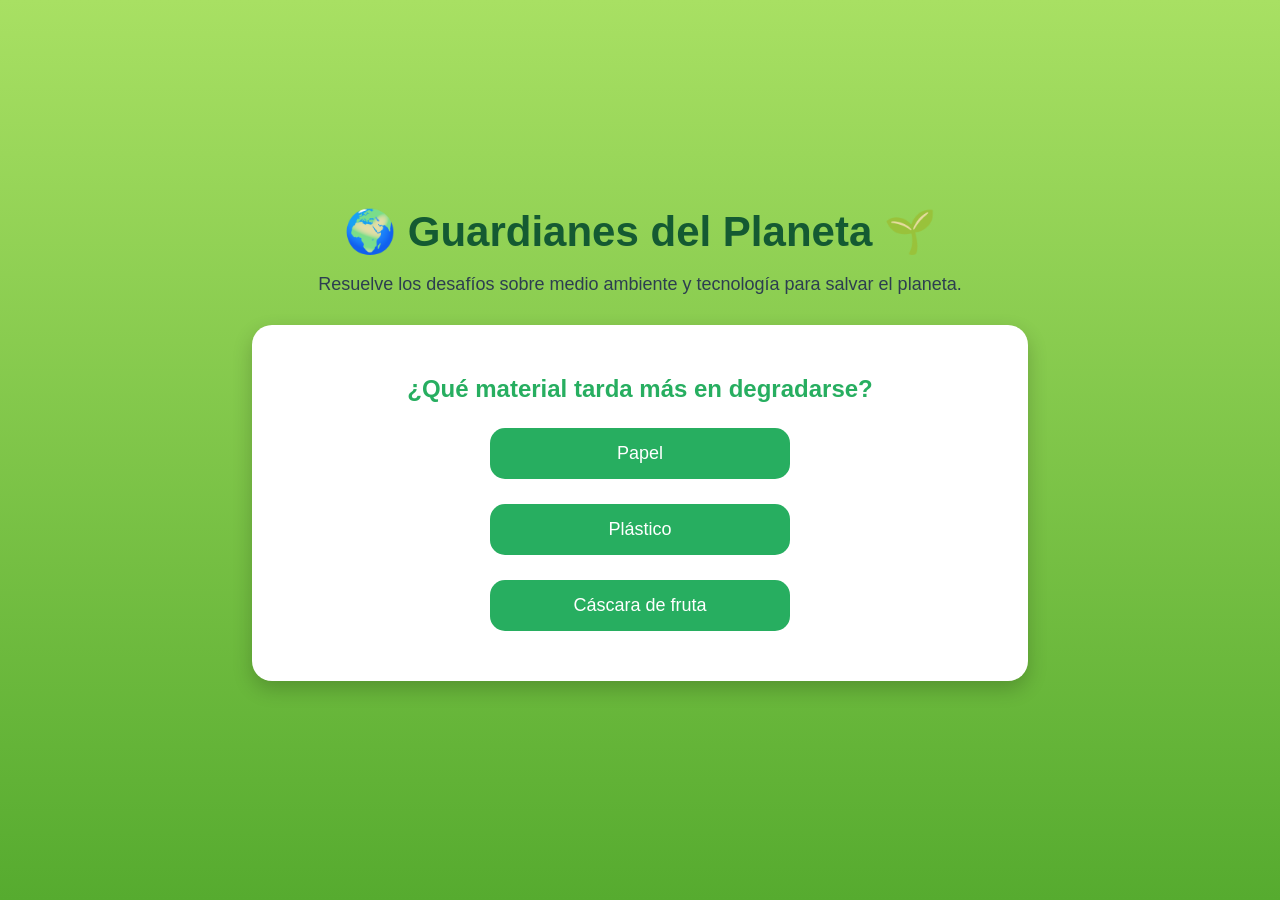
==== preguntas.html @ 3032e922 "Add files via upload" ====
<!DOCTYPE html>
<html lang="es">
<head>
    <meta charset="UTF-8">
    <meta name="viewport" content="width=device-width, initial-scale=1.0">
    <title>Guardianes del Planeta - Escape Room Digital</title>
    <link rel="stylesheet" href="style.css">
</head>
<body>

    <div class="container">
        <h1>🌍 Guardianes del Planeta 🌱</h1>
        <p class="intro">
            Resuelve los desafíos sobre medio ambiente y tecnología para salvar el planeta.
        </p>

        <div class="quiz-box">
            <h2 id="pregunta">Pregunta aquí</h2>

            <div id="opciones">
                <button onclick="verificarRespuesta(0)"></button>
                <button onclick="verificarRespuesta(1)"></button>
                <button onclick="verificarRespuesta(2)"></button>
            </div>

            <p id="resultado"></p>

            <button id="siguiente" onclick="siguientePregunta()" style="display: none;">
                Siguiente ➜
            </button>
        </div>

        <p id="final"></p>
    </div>

    <script>
const preguntas = [
    {
        pregunta: "¿Qué material tarda más en degradarse?",
        opciones: ["Papel", "Plástico", "Cáscara de fruta"],
        correcta: 1
    },
    {
        pregunta: "¿Qué energía es renovable?",
        opciones: ["Carbón", "Energía Solar", "Petróleo"],
        correcta: 1
    },
    {
        pregunta: "¿Cuál acción ayuda al ahorro de agua?",
        opciones: ["Dejar el grifo abierto", "Cerrar el grifo", "Lavar el carro diario"],
        correcta: 1
    },
    {
        pregunta: "¿Qué color representa el contenedor de vidrio?",
        opciones: ["Verde", "Rojo", "Negro"],
        correcta: 0
    },
    {
        pregunta: "¿Qué gas contribuye al calentamiento global?",
        opciones: ["Oxígeno", "Dióxido de carbono", "Helio"],
        correcta: 1
    },
    {
        pregunta: "¿Cuál transporte contamina menos?",
        opciones: ["Bicicleta", "Motocicleta", "Camión"],
        correcta: 0
    },
    {
        pregunta: "¿Qué significa reciclar?",
        opciones: ["Botar basura", "Reutilizar materiales", "Quemar plástico"],
        correcta: 1
    },
    {
        pregunta: "¿Qué aparato ahorra más energía?",
        opciones: ["Bombilla LED", "Bombilla tradicional", "Veladora"],
        correcta: 0
    },
    {
        pregunta: "¿Qué debemos hacer con las pilas usadas?",
        opciones: ["Tirarlas al río", "Reciclarlas correctamente", "Quemarlas"],
        correcta: 1
    },
    {
        pregunta: "¿Qué ayuda más al planeta?",
        opciones: ["Sembrar árboles", "Usar más plástico", "Desperdiciar agua"],
        correcta: 0
    }
];

let indice = 0;
let puntos = 0;

function cargarPregunta() {
    document.getElementById("pregunta").innerText = preguntas[indice].pregunta;

    let botones = document.querySelectorAll("#opciones button");

    for (let i = 0; i < botones.length; i++) {
        botones[i].innerText = preguntas[indice].opciones[i];
        botones[i].disabled = false;
    }

    document.getElementById("resultado").innerText = "";
    document.getElementById("siguiente").style.display = "none";
}

function verificarRespuesta(opcion) {
    let resultado = document.getElementById("resultado");
    let botones = document.querySelectorAll("#opciones button");

    if (opcion === preguntas[indice].correcta) {
        resultado.innerText = "✅ ¡Correcto!";
        resultado.style.color = "green";
        puntos++;
    } else {
        resultado.innerText = "❌ Incorrecto";
        resultado.style.color = "red";
    }

    for (let i = 0; i < botones.length; i++) {
        botones[i].disabled = true;
    }

    document.getElementById("siguiente").style.display = "inline-block";
}

function siguientePregunta() {
    indice++;

    if (indice < preguntas.length) {
        cargarPregunta();
    } else {
        document.querySelector(".quiz-box").style.display = "none";

        document.getElementById("final").innerHTML = `
            🎉 ¡Escape Room completado!<br><br>
            Tu puntuación fue: <strong>${puntos} / ${preguntas.length}</strong>
            <br><br>
            <button onclick="reiniciarJuego()" id="reiniciar">
                 Volver al inicio
            </button>
        `;
    }
}

function reiniciarJuego() {
    window.location.href = "index.html";
}

cargarPregunta();
</script>

</body>
</html>
---- style.css ----
body {
    margin: 0;
    font-family: Arial, sans-serif;
    background: linear-gradient(to bottom, #d4fc79, #96e6a1);
    text-align: center;
    color: #2c3e50;
}

.container {
    width: 80%;
    margin: auto;
    padding: 30px;
}

h1 {
    font-size: 40px;
    margin-bottom: 10px;
}

.intro {
    font-size: 18px;
    margin-bottom: 30px;
}

.quiz-box {
    background: white;
    padding: 30px;
    margin: auto;
    border-radius: 20px;
    width: 70%;
    box-shadow: 0 8px 20px rgba(0,0,0,0.2);
}

h2 {
    color: #27ae60;
    margin-bottom: 25px;
}

button {
    display: block;
    margin: 12px auto;
    padding: 14px;
    width: 300px;
    border: none;
    border-radius: 12px;
    background: #27ae60;
    color: white;
    font-size: 16px;
    cursor: pointer;
    transition: 0.3s;
}

button:hover {
    background: #1e8449;
}

button:disabled {
    background: #95a5a6;
    cursor: not-allowed;
}

#resultado {
    margin-top: 20px;
    font-size: 20px;
    font-weight: bold;
}

#siguiente {
    background: #2980b9;
    margin-top: 20px;
}

#siguiente:hover {
    background: #1f618d;
}

#final {
    margin-top: 40px;
    font-size: 28px;
    font-weight: bold;
    color: #145a32;
}body {
    margin: 0;
    font-family: Arial, sans-serif;
    background: linear-gradient(to bottom, #a8e063, #56ab2f);
    display: flex;
    justify-content: center;
    align-items: center;
    height: 100vh;
    text-align: center;
    color: #2c3e50;
}

.welcome-container {
    width: 100%;
    display: flex;
    justify-content: center;
    align-items: center;
}

.welcome-box {
    background: white;
    width: 75%;
    max-width: 800px;
    padding: 40px;
    border-radius: 25px;
    box-shadow: 0 10px 25px rgba(0,0,0,0.2);
}

h1 {
    font-size: 42px;
    margin-bottom: 10px;
    color: #145a32;
}

.subtitle {
    font-size: 22px;
    font-weight: bold;
    color: #27ae60;
    margin-bottom: 20px;
}

.description {
    font-size: 18px;
    line-height: 1.7;
    margin-bottom: 20px;
}

.mission {
    font-size: 22px;
    font-weight: bold;
    margin-top: 25px;
    color: #1e8449;
}

button {
    margin-top: 25px;
    padding: 15px 35px;
    font-size: 18px;
    border: none;
    border-radius: 15px;
    background: #27ae60;
    color: white;
    cursor: pointer;
    transition: 0.3s;
}

button:hover {
    background: #1e8449;
    transform: scale(1.05);
}

a {
    text-decoration: none;
}#pantalla-f11 {
    position: fixed;
    top: 0;
    left: 0;
    width: 100%;
    height: 100%;
    background: rgba(0, 0, 0, 0.85);
    display: flex;
    justify-content: center;
    align-items: center;
    z-index: 9999;
}

.mensaje-f11 {
    background: white;
    padding: 40px;
    border-radius: 20px;
    text-align: center;
    width: 70%;
    max-width: 700px;
    box-shadow: 0 10px 30px rgba(0,0,0,0.3);
}

.mensaje-f11 h1 {
    color: #145a32;
    margin-bottom: 15px;
}

.mensaje-f11 p {
    font-size: 18px;
    margin-bottom: 15px;
}

.mensaje-f11 h2 {
    color: #27ae60;
    margin-bottom: 25px;
}

.mensaje-f11 button {
    padding: 14px 30px;
    font-size: 18px;
    border: none;
    border-radius: 12px;
    background: #27ae60;
    color: white;
    cursor: pointer;
}

.mensaje-f11 button:hover {
    background: #1e8449;
}

#reiniciar {
    margin-top: 25px;
    padding: 16px 35px;
    font-size: 20px;
    font-weight: bold;
    border: none;
    border-radius: 50px;
    background: linear-gradient(to right, #2746ae, #722ecc);
    color: white;
    cursor: pointer;
    transition: all 0.3s ease;
    box-shadow: 0 8px 20px rgba(39, 113, 174, 0.4);
}

#reiniciar:hover {
    background: linear-gradient(to right, #1e5684, #2729ae);
    transform: translateY(-3px) scale(1.05);
    box-shadow: 0 12px 25px rgba(39, 59, 174, 0.5);
}

#reiniciar:active {
    transform: scale(0.98);
}
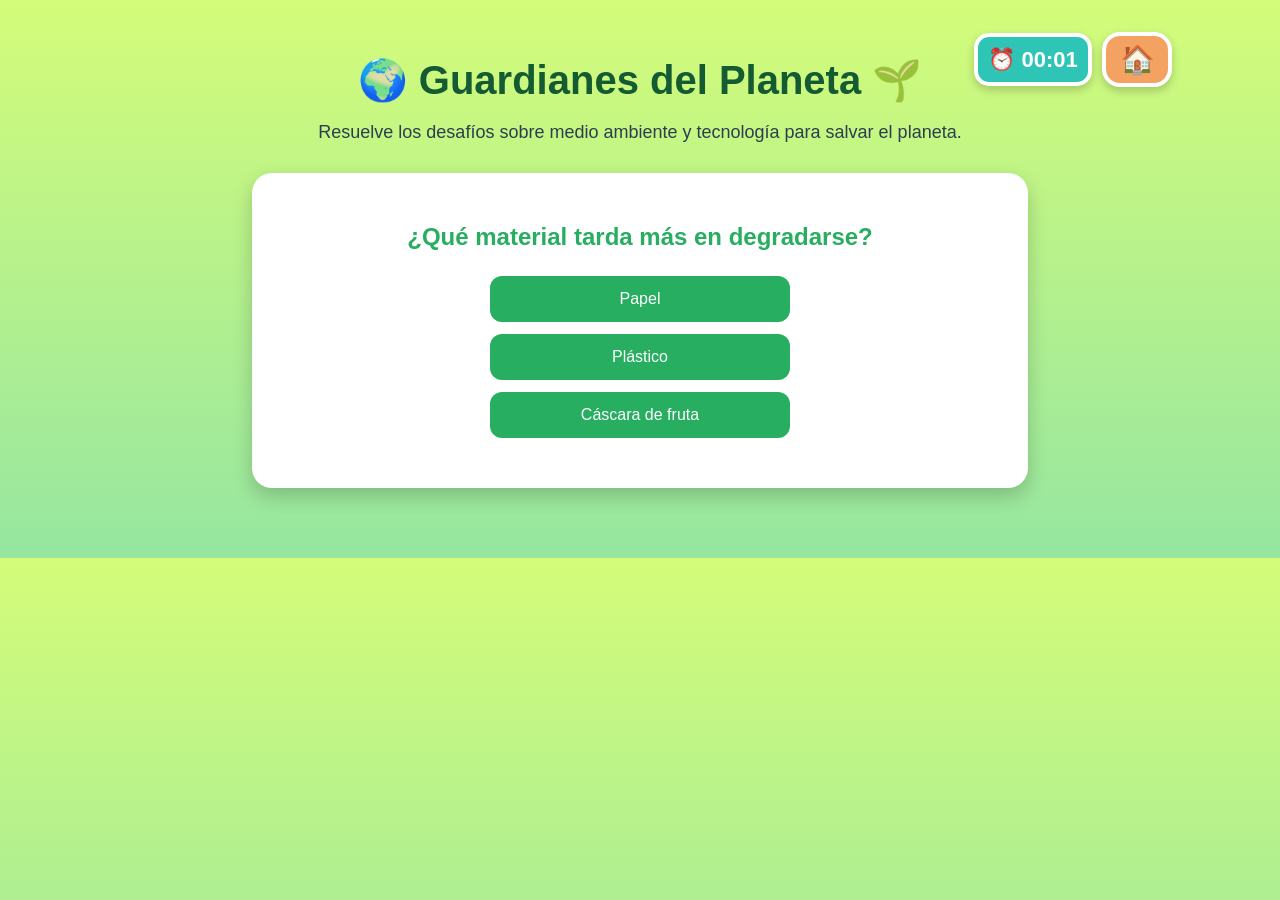
==== commit 6d645881: "Enhance UI with timer and modal functionality Added a top bar with a timer and a modal for navigatio" ====
--- a/preguntas.html
+++ b/preguntas.html
@@ -9,7 +9,34 @@
 <body>
 
     <div class="container">
+
+        <!-- Barra superior -->
+        <div class="top-bar">
+            <div id="cronometro">⏰ 00:00</div>
+
+            <button id="home-btn" onclick="abrirModal()">🏠</button>
+        </div>
+
+        <!-- Ventana emergente -->
+        <div id="modal-home" class="modal">
+            <div class="modal-content">
+                <h2>¿Quieres salir del Escape Room?</h2>
+                <p>Puedes seguir jugando o volver al inicio.</p>
+
+                <div class="modal-buttons">
+                    <button onclick="cerrarModal()" class="seguir">
+                        Seguir
+                    </button>
+
+                    <button onclick="reiniciarJuego()" class="inicio">
+                        Volver al inicio
+                    </button>
+                </div>
+            </div>
+        </div>
+
         <h1>🌍 Guardianes del Planeta 🌱</h1>
+
         <p class="intro">
             Resuelve los desafíos sobre medio ambiente y tecnología para salvar el planeta.
         </p>
@@ -89,6 +116,43 @@
 
 let indice = 0;
 let puntos = 0;
+
+/* CRONÓMETRO */
+
+let segundos = 0;
+let minutos = 0;
+
+function actualizarCronometro() {
+    segundos++;
+
+    if (segundos === 60) {
+        segundos = 0;
+        minutos++;
+    }
+
+    let min = minutos < 10 ? "0" + minutos : minutos;
+    let seg = segundos < 10 ? "0" + segundos : segundos;
+
+    document.getElementById("cronometro").innerText = "⏰ " + min + ":" + seg;
+}
+
+setInterval(actualizarCronometro, 1000);
+
+/* MODAL */
+
+function abrirModal() {
+    document.getElementById("modal-home").style.display = "flex";
+}
+
+function cerrarModal() {
+    document.getElementById("modal-home").style.display = "none";
+}
+
+function reiniciarJuego() {
+    window.location.href = "index.html";
+}
+
+/* PREGUNTAS */
 
 function cargarPregunta() {
     document.getElementById("pregunta").innerText = preguntas[indice].pregunta;
@@ -137,18 +201,14 @@
             Tu puntuación fue: <strong>${puntos} / ${preguntas.length}</strong>
             <br><br>
             <button onclick="reiniciarJuego()" id="reiniciar">
-                 Volver al inicio
+                Volver al inicio
             </button>
         `;
     }
 }
 
-function reiniciarJuego() {
-    window.location.href = "index.html";
-}
-
 cargarPregunta();
-</script>
+    </script>
 
 </body>
-</html>+</html>
--- a/style.css
+++ b/style.css
@@ -6,15 +6,19 @@
     color: #2c3e50;
 }
 
+/* QUIZ */
+
 .container {
     width: 80%;
     margin: auto;
     padding: 30px;
+    position: relative;
 }
 
 h1 {
     font-size: 40px;
     margin-bottom: 10px;
+    color: #145a32;
 }
 
 .intro {
@@ -79,20 +83,14 @@
     font-size: 28px;
     font-weight: bold;
     color: #145a32;
-}body {
-    margin: 0;
-    font-family: Arial, sans-serif;
-    background: linear-gradient(to bottom, #a8e063, #56ab2f);
-    display: flex;
-    justify-content: center;
-    align-items: center;
-    height: 100vh;
-    text-align: center;
-    color: #2c3e50;
-}
+}
+
+/* PANTALLA DE BIENVENIDA */
 
 .welcome-container {
     width: 100%;
+    min-height: 100vh;
+    background: linear-gradient(to bottom, #a8e063, #56ab2f);
     display: flex;
     justify-content: center;
     align-items: center;
@@ -107,12 +105,6 @@
     box-shadow: 0 10px 25px rgba(0,0,0,0.2);
 }
 
-h1 {
-    font-size: 42px;
-    margin-bottom: 10px;
-    color: #145a32;
-}
-
 .subtitle {
     font-size: 22px;
     font-weight: bold;
@@ -133,26 +125,13 @@
     color: #1e8449;
 }
 
-button {
-    margin-top: 25px;
-    padding: 15px 35px;
-    font-size: 18px;
-    border: none;
-    border-radius: 15px;
-    background: #27ae60;
-    color: white;
-    cursor: pointer;
-    transition: 0.3s;
-}
-
-button:hover {
-    background: #1e8449;
-    transform: scale(1.05);
-}
-
 a {
     text-decoration: none;
-}#pantalla-f11 {
+}
+
+/* PANTALLA F11 */
+
+#pantalla-f11 {
     position: fixed;
     top: 0;
     left: 0;
@@ -190,19 +169,7 @@
     margin-bottom: 25px;
 }
 
-.mensaje-f11 button {
-    padding: 14px 30px;
-    font-size: 18px;
-    border: none;
-    border-radius: 12px;
-    background: #27ae60;
-    color: white;
-    cursor: pointer;
-}
-
-.mensaje-f11 button:hover {
-    background: #1e8449;
-}
+/* BOTÓN FINAL */
 
 #reiniciar {
     margin-top: 25px;
@@ -226,4 +193,110 @@
 
 #reiniciar:active {
     transform: scale(0.98);
-}+}
+
+/* ARRIBA A LA DERECHA - CASA + CRONÓMETRO */
+
+.top-bar {
+    display: flex;
+    justify-content: flex-end;
+    align-items: center;
+    gap: 10px;
+    position: absolute;
+    top: 20px;
+    right: 10px; /* más pegado a la derecha */
+    z-index: 1000;
+}
+/* BOTÓN CASA */
+
+#home-btn {
+    width: 70px;
+    height: 55px;
+    border: 4px solid white;
+    border-radius: 18px;
+    background: #f4a261;
+    color: white;
+    font-size: 28px;
+    cursor: pointer;
+    box-shadow: 0 4px 10px rgba(0,0,0,0.2);
+    transition: 0.3s;
+    display: flex;
+    justify-content: center;
+    align-items: center;
+}
+
+#home-btn:hover {
+    transform: scale(1.08);
+    background: #e76f51;
+}
+
+/* CRONÓMETRO */
+
+#cronometro {
+    min-width: 110px;
+    height: 45px;
+    border: 4px solid white;
+    border-radius: 15px;
+    background: #2ec4b6;
+    color: white;
+    font-size: 22px;
+    font-weight: bold;
+    display: flex;
+    justify-content: center;
+    align-items: center;
+    box-shadow: 0 4px 10px rgba(0,0,0,0.2);
+}
+
+/* MODAL */
+
+.modal {
+    display: none;
+    position: fixed;
+    inset: 0;
+    background: rgba(0,0,0,0.65);
+    justify-content: center;
+    align-items: center;
+    z-index: 9999;
+}
+
+.modal-content {
+    background: white;
+    padding: 35px;
+    width: 500px;
+    max-width: 90%;
+    border-radius: 20px;
+    text-align: center;
+    box-shadow: 0 10px 30px rgba(0,0,0,0.2);
+}
+
+.modal-content h2 {
+    margin-bottom: 10px;
+    color: #145a32;
+}
+
+.modal-content p {
+    margin-bottom: 25px;
+    font-size: 17px;
+}
+
+.modal-buttons {
+    display: flex;
+    justify-content: center;
+    gap: 15px;
+}
+
+.seguir {
+    background: #27ae60;
+}
+
+.inicio {
+    background: #c0392b;
+}
+
+.seguir:hover {
+    background: #1e8449;
+}
+
+.inicio:hover {
+    background: #922b21;
+}
